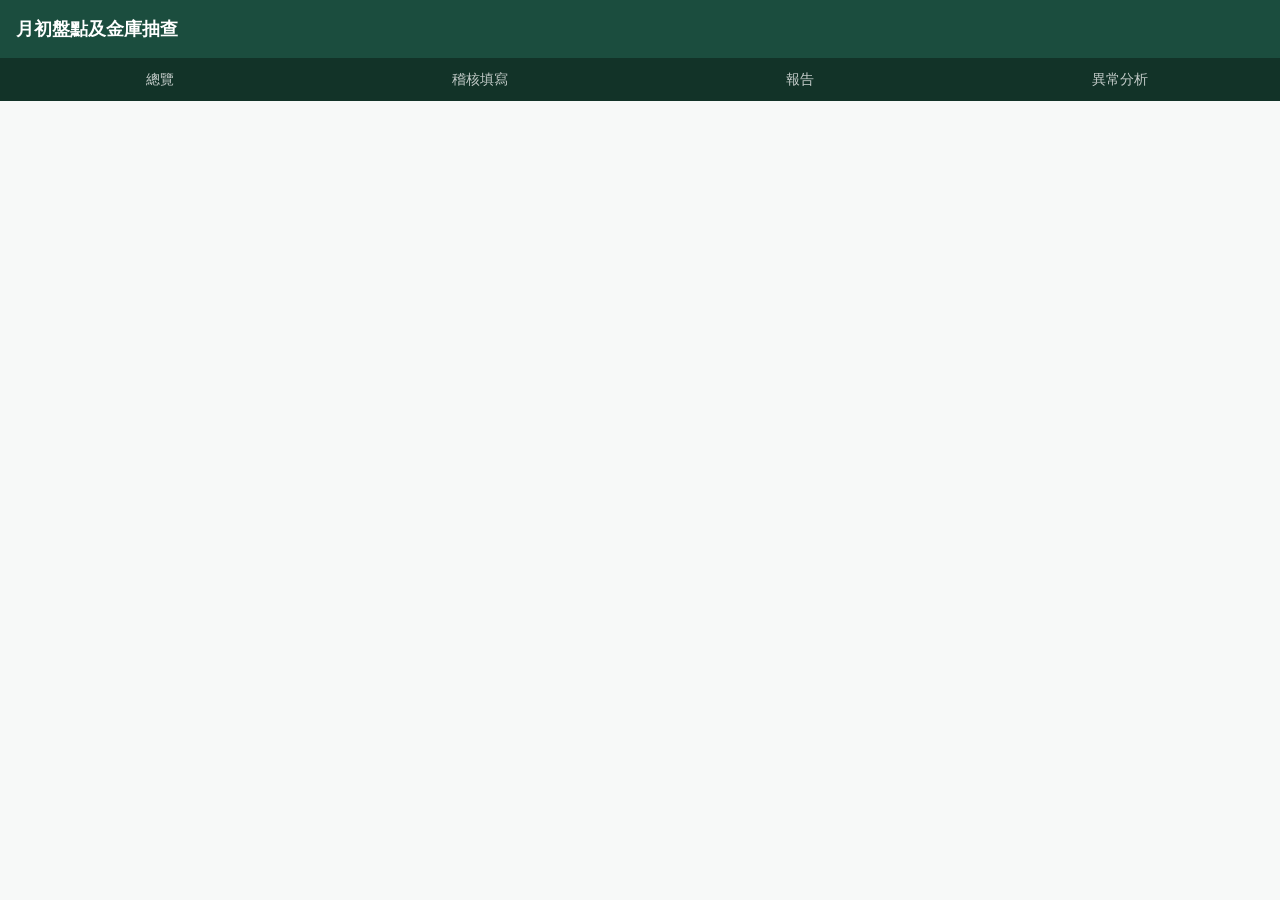
==== index.html @ 980f6f94 "T1: 前端骨架＋format 純函式＋測試（node test 21 項全過） Co-Authored-By: Claude Fable 5 <noreply@anthropic.com>" ====
<!DOCTYPE html>
<html lang="zh-Hant">
<head>
<meta charset="UTF-8">
<meta name="viewport" content="width=device-width, initial-scale=1.0, maximum-scale=1.0, viewport-fit=cover">
<title>稽核系統｜麻的小辛辣</title>
<link rel="stylesheet" href="css/base.css">
<link rel="stylesheet" href="css/print.css" media="print">
</head>
<body>

<header id="app-header">
  <h1>月初盤點及金庫抽查</h1>
</header>

<nav id="main-nav" hidden>
  <button type="button" class="nav-btn" data-view="overview">總覽</button>
  <button type="button" class="nav-btn" data-view="audit">稽核填寫</button>
  <button type="button" class="nav-btn" data-view="report">報告</button>
  <button type="button" class="nav-btn" data-view="analysis">異常分析</button>
</nav>

<main id="app-main">

  <section id="view-login" class="view">
    <!-- 登入畫面：通行碼輸入，js/views/login.js 填內容 -->
  </section>

  <section id="view-overview" class="view" hidden>
    <!-- 總覽：5 店 × 12 月狀態格，js/views/overview.js 填內容 -->
  </section>

  <section id="view-audit" class="view" hidden>
    <!-- 稽核填寫（會計限定），js/views/audit.js 填內容 -->
  </section>

  <section id="view-report" class="view" hidden>
    <!-- 報告（可列印），js/views/report.js 填內容 -->
  </section>

  <section id="view-analysis" class="view" hidden>
    <!-- 異常分析，js/views/analysis.js 填內容 -->
  </section>

</main>

<!-- 全域物件，順序：config → format → sampling → mock-data → api → views/* → app -->
<script src="js/config.js"></script>
<script src="js/format.js"></script>
<script src="js/sampling.js"></script>
<script src="js/mock-data.js"></script>
<script src="js/api.js"></script>
<script src="js/views/login.js"></script>
<script src="js/views/overview.js"></script>
<script src="js/views/audit.js"></script>
<script src="js/views/report.js"></script>
<script src="js/views/analysis.js"></script>
<script src="js/app.js"></script>

</body>
</html>
---- css/base.css ----
/* 稽核系統｜基礎樣式 — 手機優先、乾淨大方向、深竹青綠主色 */

:root {
  --color-primary: #1b4d3e;
  --color-primary-dark: #123328;
  --color-primary-light: #e8f0ec;
  --color-text: #1f2623;
  --color-text-muted: #5c6b64;
  --color-border: #d8e2dd;
  --color-bg: #f7f9f8;
  --color-surface: #ffffff;
  --color-danger: #a3352a;
  --color-danger-bg: #fbeceb;
  --color-ok: #1b4d3e;
  --radius: 10px;
  --gap: 16px;
}

* {
  box-sizing: border-box;
}

html, body {
  margin: 0;
  padding: 0;
}

body {
  font-family: -apple-system, BlinkMacSystemFont, "PingFang TC", "Heiti TC",
    "Microsoft JhengHei", "Noto Sans TC", sans-serif;
  background: var(--color-bg);
  color: var(--color-text);
  line-height: 1.5;
  -webkit-text-size-adjust: 100%;
}

#app-header {
  background: var(--color-primary);
  color: #fff;
  padding: 16px var(--gap);
}

#app-header h1 {
  margin: 0;
  font-size: 1.1rem;
  font-weight: 600;
}

#main-nav {
  display: flex;
  background: var(--color-primary-dark);
  position: sticky;
  top: 0;
  z-index: 10;
}

#main-nav .nav-btn {
  flex: 1;
  border: none;
  background: transparent;
  color: rgba(255, 255, 255, 0.75);
  padding: 12px 4px;
  font-size: 0.9rem;
  font-family: inherit;
  cursor: pointer;
}

#main-nav .nav-btn.active {
  color: #fff;
  font-weight: 600;
  box-shadow: inset 0 -3px 0 #fff;
}

#app-main {
  max-width: 640px;
  margin: 0 auto;
  padding: var(--gap);
}

.view[hidden] {
  display: none;
}

h2 {
  font-size: 1.15rem;
  margin: 0 0 var(--gap);
}

button, input, select, textarea {
  font-family: inherit;
}

button {
  cursor: pointer;
}

.btn {
  display: inline-block;
  width: 100%;
  padding: 14px;
  font-size: 1rem;
  font-weight: 600;
  border: none;
  border-radius: var(--radius);
  background: var(--color-primary);
  color: #fff;
}

.btn:active {
  background: var(--color-primary-dark);
}

.btn-secondary {
  background: var(--color-surface);
  color: var(--color-primary);
  border: 1px solid var(--color-primary);
}

.card {
  background: var(--color-surface);
  border: 1px solid var(--color-border);
  border-radius: var(--radius);
  padding: var(--gap);
  margin-bottom: var(--gap);
}

input[type="text"],
input[type="password"],
input[type="number"],
select,
textarea {
  width: 100%;
  padding: 12px;
  font-size: 1rem;
  border: 1px solid var(--color-border);
  border-radius: var(--radius);
  background: var(--color-surface);
  color: var(--color-text);
}

label {
  display: block;
  font-size: 0.9rem;
  color: var(--color-text-muted);
  margin-bottom: 4px;
}

.status-ok {
  color: var(--color-ok);
}

.status-danger {
  color: var(--color-danger);
}
---- css/print.css ----
/* 稽核系統｜列印樣式 — 由 T6（js/views/report.js）填內容，目標單月報告一頁 */
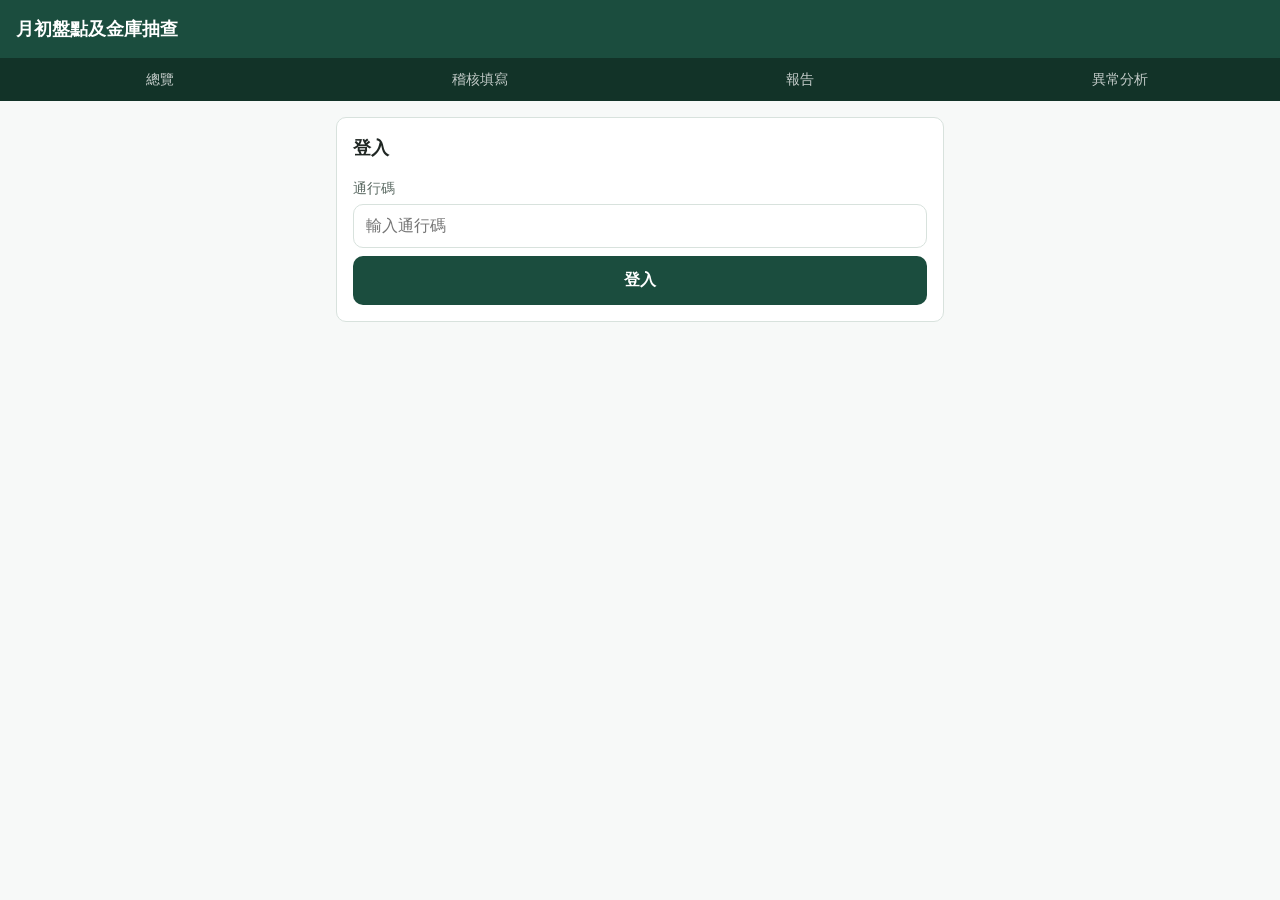
==== commit b766e78e: "feat: 專屬圖示（藏藍底＋墨竹亭竹葉，鼎兆元族第三色）" ====
--- a/index.html
+++ b/index.html
@@ -3,6 +3,11 @@
 <head>
 <meta charset="UTF-8">
 <meta name="viewport" content="width=device-width, initial-scale=1.0, maximum-scale=1.0, viewport-fit=cover">
+<!-- 稽核 icon -->
+<link rel="icon" type="image/png" sizes="32x32" href="[data-uri]">
+<link rel="apple-touch-icon" href="[data-uri]">
+<meta name="apple-mobile-web-app-title" content="稽核">
+<!-- 稽核 icon -->
 <title>稽核系統｜麻的小辛辣</title>
 <link rel="stylesheet" href="css/base.css">
 <link rel="stylesheet" href="css/print.css" media="print">
--- a/css/print.css
+++ b/css/print.css
@@ -1 +1,136 @@
-/* 稽核系統｜列印樣式 — 由 T6（js/views/report.js）填內容，目標單月報告一頁 */
+/* 稽核系統｜列印樣式 — T6（js/views/report.js）產出可列印 PDF（走瀏覽器列印）
+   單月報告目標 A4 一頁（直向）；年度總表可橫向（named page + @page landscape）；黑白可讀。
+   本檔 <link> 在 index.html 上是 media="print"，只在列印時生效，不影響畫面顯示（螢幕樣式在 report.js 內嵌）。 */
+
+@page {
+  size: A4 portrait;
+  margin: 12mm;
+}
+
+/* 年度總表用橫向頁：report.js 在 .report-annual 容器上套用，這裡定義它的 named page */
+@page report-annual-page {
+  size: A4 landscape;
+  margin: 10mm;
+}
+
+@media print {
+  * {
+    -webkit-print-color-adjust: exact;
+    print-color-adjust: exact;
+  }
+
+  html, body {
+    background: #fff !important;
+    color: #000 !important;
+  }
+
+  /* 只印報告內容：隱藏頂部標題列、分頁 nav、所有畫面內的操作元件（切換/選單/按鈕） */
+  #app-header,
+  #main-nav,
+  .no-print {
+    display: none !important;
+  }
+
+  .view[hidden] {
+    display: none !important;
+  }
+
+  #app-main {
+    max-width: none !important;
+    margin: 0 !important;
+    padding: 0 !important;
+  }
+
+  #view-report {
+    padding: 0 !important;
+  }
+
+  #view-report h2 {
+    display: none;
+  }
+
+  .report-print-area {
+    background: #fff !important;
+    border: none !important;
+    border-radius: 0 !important;
+    padding: 0 !important;
+    margin: 0 !important;
+    box-shadow: none !important;
+  }
+
+  .report-month {
+    page: auto;
+  }
+
+  .report-annual {
+    page: report-annual-page;
+  }
+
+  .report-header h3 {
+    font-size: 15pt;
+    margin: 0 0 6pt;
+  }
+
+  .report-meta {
+    color: #000 !important;
+    font-size: 10pt;
+  }
+
+  .report-rate {
+    color: #000 !important;
+    font-size: 20pt;
+    font-weight: 700;
+    margin: 4pt 0 8pt;
+  }
+
+  .report-rest {
+    color: #000 !important;
+    font-size: 14pt;
+    font-weight: 700;
+  }
+
+  .report-empty,
+  .report-empty-note {
+    color: #000 !important;
+  }
+
+  /* 表格：黑白可讀，實線框、置中，複製既有 sheet 分頁的觀感 */
+  .report-table {
+    width: 100% !important;
+    border-collapse: collapse !important;
+    font-size: 9pt;
+    margin: 4pt 0 10pt;
+  }
+
+  .report-table th,
+  .report-table td {
+    border: 0.5pt solid #000 !important;
+    color: #000 !important;
+    padding: 3pt 5pt !important;
+    text-align: center;
+  }
+
+  .report-table thead th {
+    background: #eee !important;
+    font-weight: 700;
+  }
+
+  .report-annual-table td.report-anomaly-cell,
+  .report-annual-table .anomaly-lines {
+    text-align: left;
+    white-space: normal;
+  }
+
+  .report-note h4,
+  .report-anomaly h4,
+  .report-vault h4 {
+    font-size: 10pt;
+    margin: 6pt 0 2pt;
+  }
+
+  /* 避免抽查明細表跨頁攔腰切一列 */
+  .report-detail-table tr,
+  .report-annual-table tr {
+    break-inside: avoid;
+  }
+}
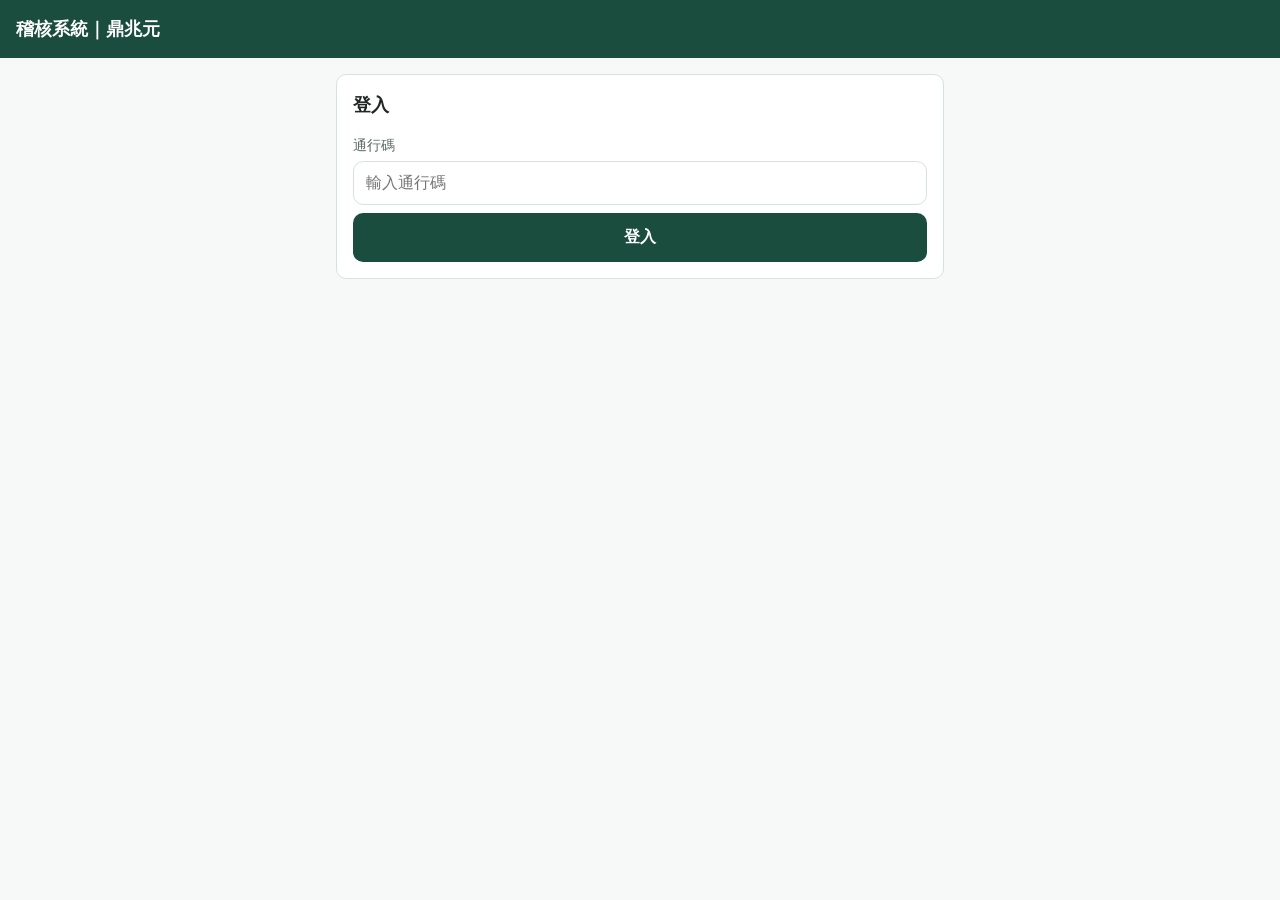
==== commit 08d9d9b1: "feat: 系統改名為「稽核系統｜鼎兆元」＋圖解操作說明書（會計版／主管版） - 修：登入前導覽列會露出（[hidden] 被 CSS 蓋掉），且點分頁可跳過登入畫面 - tools/shots-gu" ====
--- a/index.html
+++ b/index.html
@@ -8,14 +8,14 @@
 <link rel="apple-touch-icon" href="[data-uri]">
 <meta name="apple-mobile-web-app-title" content="稽核">
 <!-- 稽核 icon -->
-<title>稽核系統｜麻的小辛辣</title>
+<title>稽核系統｜鼎兆元</title>
 <link rel="stylesheet" href="css/base.css">
 <link rel="stylesheet" href="css/print.css" media="print">
 </head>
 <body>
 
 <header id="app-header">
-  <h1>月初盤點及金庫抽查</h1>
+  <h1>稽核系統｜鼎兆元</h1>
 </header>
 
 <nav id="main-nav" hidden>
--- a/css/base.css
+++ b/css/base.css
@@ -44,6 +44,11 @@
   margin: 0;
   font-size: 1.1rem;
   font-weight: 600;
+}
+
+/* [hidden] 要能蓋掉自訂的 display，否則登入前導覽列會露出來（2026-08-01 拍手冊時發現）*/
+[hidden] {
+  display: none !important;
 }
 
 #main-nav {
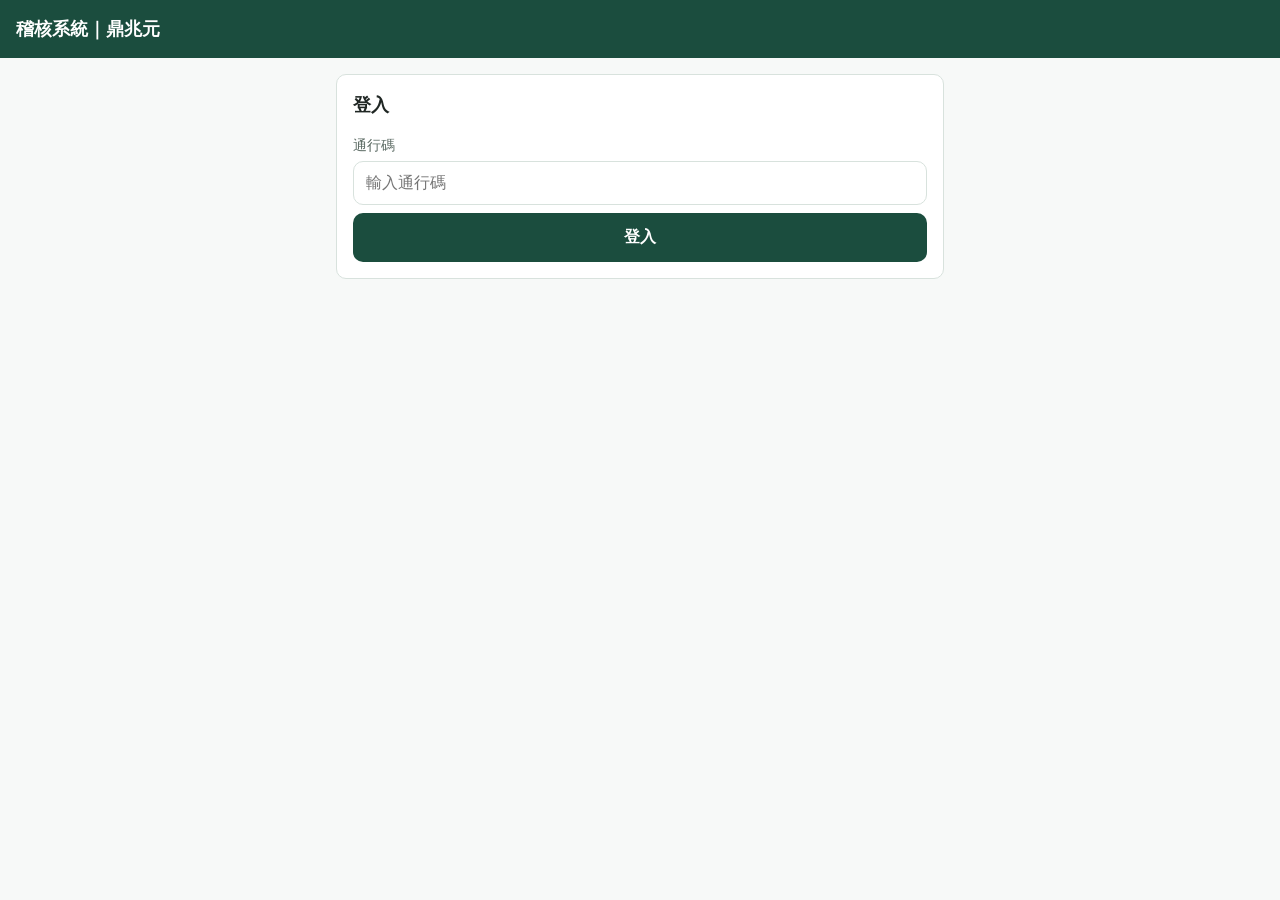
==== commit 241a2c36: "feat: 新增營運稽核表，登入後改為兩區塊選單 Eason 2026-08-11 指定：稽核系統多一張「營運稽核表」，登入後先選要做哪一張。 項目照 clever-gelato-bff2d9.net" ====
--- a/index.html
+++ b/index.html
@@ -16,19 +16,21 @@
 
 <header id="app-header">
   <h1>稽核系統｜鼎兆元</h1>
+  <p id="app-subtitle" hidden></p>
 </header>
 
-<nav id="main-nav" hidden>
-  <button type="button" class="nav-btn" data-view="overview">總覽</button>
-  <button type="button" class="nav-btn" data-view="audit">稽核填寫</button>
-  <button type="button" class="nav-btn" data-view="report">報告</button>
-  <button type="button" class="nav-btn" data-view="analysis">異常分析</button>
-</nav>
+<!-- 導覽列的按鈕由 js/app.js 的 renderNav() 依「目前在哪個區塊」動態產生，
+     這裡刻意留空：兩個區塊（營運稽核表／月初盤點抽查）的分頁不一樣。 -->
+<nav id="main-nav" hidden></nav>
 
 <main id="app-main">
 
   <section id="view-login" class="view">
     <!-- 登入畫面：通行碼輸入，js/views/login.js 填內容 -->
+  </section>
+
+  <section id="view-home" class="view" hidden>
+    <!-- 選單：營運稽核表／月初盤點抽查兩區塊，js/views/home.js 填內容 -->
   </section>
 
   <section id="view-overview" class="view" hidden>
@@ -47,19 +49,38 @@
     <!-- 異常分析，js/views/analysis.js 填內容 -->
   </section>
 
+  <!-- ── 營運稽核表（2026-08-11）────────────────────────────── -->
+
+  <section id="view-opsoverview" class="view" hidden>
+    <!-- 營運稽核總覽：5 店 × 12 月合格率格，js/views/opsoverview.js 填內容 -->
+  </section>
+
+  <section id="view-ops" class="view" hidden>
+    <!-- 營運稽核填寫（會計限定），js/views/ops.js 填內容 -->
+  </section>
+
+  <section id="view-opsreport" class="view" hidden>
+    <!-- 營運稽核報告（可列印），js/views/opsreport.js 填內容 -->
+  </section>
+
 </main>
 
-<!-- 全域物件，順序：config → format → sampling → mock-data → api → views/* → app -->
+<!-- 全域物件，順序：config → format → sampling → ops-checklist → mock-data → api → views/* → app -->
 <script src="js/config.js"></script>
 <script src="js/format.js"></script>
 <script src="js/sampling.js"></script>
+<script src="js/ops-checklist.js"></script>
 <script src="js/mock-data.js"></script>
 <script src="js/api.js"></script>
 <script src="js/views/login.js"></script>
+<script src="js/views/home.js"></script>
 <script src="js/views/overview.js"></script>
 <script src="js/views/audit.js"></script>
 <script src="js/views/report.js"></script>
 <script src="js/views/analysis.js"></script>
+<script src="js/views/opsoverview.js"></script>
+<script src="js/views/ops.js"></script>
+<script src="js/views/opsreport.js"></script>
 <script src="js/app.js"></script>
 
 </body>
--- a/css/base.css
+++ b/css/base.css
@@ -157,3 +157,355 @@
 .status-danger {
   color: var(--color-danger);
 }
+
+/* ── 選單頁：兩個區塊（2026-08-11）───────────────────────────────── */
+
+#app-header #app-subtitle {
+  margin: 4px 0 0;
+  font-size: 0.85rem;
+  color: rgba(255, 255, 255, 0.8);
+}
+
+#main-nav .nav-btn.nav-home {
+  flex: 0 0 44px;
+  font-size: 1.1rem;
+}
+
+.module-list {
+  display: flex;
+  flex-direction: column;
+  gap: var(--gap);
+}
+
+.module-card {
+  display: block;
+  width: 100%;
+  text-align: left;
+  padding: var(--gap);
+  border: 1px solid var(--color-border);
+  border-radius: var(--radius);
+  background: var(--color-surface);
+  color: var(--color-text);
+  font-family: inherit;
+}
+
+.module-card:active {
+  background: var(--color-primary-light);
+}
+
+.module-card-title {
+  display: block;
+  font-size: 1.15rem;
+  font-weight: 600;
+  color: var(--color-primary);
+}
+
+.module-card-desc {
+  display: block;
+  margin-top: 4px;
+  font-size: 0.9rem;
+  color: var(--color-text-muted);
+}
+
+.module-card-meta {
+  display: block;
+  margin-top: 10px;
+  font-size: 0.85rem;
+  color: var(--color-text-muted);
+}
+
+/* ── 營運稽核填寫 ────────────────────────────────────────────────── */
+
+.ops-drafts {
+  margin-bottom: var(--gap);
+  font-size: 0.85rem;
+  color: var(--color-text-muted);
+}
+
+.ops-draft-link {
+  border: 1px solid var(--color-primary);
+  background: var(--color-surface);
+  color: var(--color-primary);
+  border-radius: 999px;
+  padding: 4px 10px;
+  margin: 0 4px 4px 0;
+  font-size: 0.85rem;
+}
+
+.ops-stats {
+  display: flex;
+  flex-wrap: wrap;
+  gap: 4px 14px;
+  padding: 10px var(--gap);
+  margin-bottom: var(--gap);
+  background: var(--color-surface);
+  border: 1px solid var(--color-border);
+  border-radius: var(--radius);
+  font-size: 0.85rem;
+  color: var(--color-text-muted);
+}
+
+.ops-stats b {
+  color: var(--color-text);
+  font-size: 1rem;
+}
+
+.ops-stats .ok b {
+  color: var(--color-ok);
+}
+
+.ops-stats .bad b {
+  color: var(--color-danger);
+}
+
+.ops-filters {
+  display: flex;
+  gap: 6px;
+  margin-bottom: var(--gap);
+  overflow-x: auto;
+}
+
+.ops-filter {
+  flex: 0 0 auto;
+  border: 1px solid var(--color-border);
+  background: var(--color-surface);
+  color: var(--color-text-muted);
+  border-radius: 999px;
+  padding: 6px 14px;
+  font-size: 0.88rem;
+}
+
+.ops-filter.sel {
+  background: var(--color-primary);
+  border-color: var(--color-primary);
+  color: #fff;
+}
+
+.ops-group {
+  margin: var(--gap) 0 8px;
+  font-size: 0.95rem;
+  color: var(--color-primary);
+}
+
+.ops-item {
+  background: var(--color-surface);
+  border: 1px solid var(--color-border);
+  border-left: 4px solid var(--color-border);
+  border-radius: var(--radius);
+  padding: 12px;
+  margin-bottom: 10px;
+}
+
+.ops-item.is-pass {
+  border-left-color: var(--color-ok);
+}
+
+.ops-item.is-fail {
+  border-left-color: var(--color-danger);
+  background: var(--color-danger-bg);
+}
+
+.ops-item-text {
+  margin: 0 0 10px;
+  font-size: 0.95rem;
+  line-height: 1.45;
+}
+
+.ops-tag-track {
+  display: inline-block;
+  margin-left: 6px;
+  padding: 1px 7px;
+  border-radius: 999px;
+  background: #a8741a;
+  color: #fff;
+  font-size: 0.72rem;
+  vertical-align: middle;
+}
+
+.ops-item-btns {
+  display: flex;
+  gap: 6px;
+  margin-bottom: 8px;
+}
+
+.ops-vbtn,
+.ops-tbtn {
+  flex: 1;
+  padding: 9px 4px;
+  border: 1px solid var(--color-border);
+  border-radius: var(--radius);
+  background: var(--color-surface);
+  color: var(--color-text-muted);
+  font-size: 0.9rem;
+}
+
+.ops-vbtn.sel-pass {
+  background: var(--color-ok);
+  border-color: var(--color-ok);
+  color: #fff;
+  font-weight: 600;
+}
+
+.ops-vbtn.sel-fail {
+  background: var(--color-danger);
+  border-color: var(--color-danger);
+  color: #fff;
+  font-weight: 600;
+}
+
+.ops-tbtn.sel {
+  border-color: #a8741a;
+  color: #a8741a;
+  font-weight: 600;
+}
+
+.ops-note {
+  font-size: 0.9rem;
+  padding: 8px;
+}
+
+.ops-empty {
+  color: var(--color-text-muted);
+  text-align: center;
+  padding: var(--gap);
+}
+
+/* ── 報告頁（螢幕樣式；列印樣式一律在 css/print.css）──────────────────
+   2026-08-11 從 js/views/report.js 的 SCREEN_STYLE 搬過來：
+   營運稽核報告（js/views/opsreport.js）要用同一套，抄第二份遲早失步。 */
+
+.report-controls {
+  display: flex;
+  gap: 12px;
+  flex-wrap: wrap;
+  margin-bottom: var(--gap);
+}
+
+.report-controls label {
+  flex: 1;
+  min-width: 140px;
+}
+
+.mode-toggle {
+  display: flex;
+  gap: 8px;
+  margin-bottom: var(--gap);
+}
+
+.mode-toggle .mode-btn {
+  flex: 1;
+  padding: 10px;
+  border-radius: var(--radius);
+  border: 1px solid var(--color-primary);
+  background: var(--color-surface);
+  color: var(--color-primary);
+  font-weight: 600;
+}
+
+.mode-toggle .mode-btn.active {
+  background: var(--color-primary);
+  color: #fff;
+}
+
+.report-print-area {
+  background: var(--color-surface);
+  border: 1px solid var(--color-border);
+  border-radius: var(--radius);
+  padding: var(--gap);
+  margin-bottom: var(--gap);
+}
+
+.report-header h3 {
+  margin: 0 0 8px;
+}
+
+.report-meta {
+  color: var(--color-text-muted);
+  margin: 0 0 8px;
+}
+
+.report-rate {
+  font-size: 2rem;
+  font-weight: 700;
+  color: var(--color-primary);
+  margin: 4px 0 8px;
+}
+
+.report-rest {
+  font-size: 1.3rem;
+  font-weight: 700;
+  color: var(--color-danger);
+}
+
+.report-empty {
+  color: var(--color-text-muted);
+}
+
+.report-table {
+  width: 100%;
+  border-collapse: collapse;
+  margin: 8px 0 16px;
+  font-size: 0.9rem;
+}
+
+.report-table th,
+.report-table td {
+  border: 1px solid var(--color-border);
+  padding: 6px 8px;
+  text-align: center;
+}
+
+.report-table thead th {
+  background: var(--color-primary-light);
+}
+
+.report-vault-table th {
+  background: var(--color-primary-light);
+  width: 22%;
+}
+
+.report-annual-table td.report-anomaly-cell {
+  text-align: left;
+  white-space: normal;
+}
+
+.anomaly-lines {
+  text-align: left;
+}
+
+.anomaly-line {
+  padding: 2px 0;
+}
+
+.report-empty-note {
+  color: var(--color-text-muted);
+  margin: 0;
+}
+
+.report-note h4,
+.report-anomaly h4,
+.report-vault h4 {
+  margin: 0 0 4px;
+  font-size: 1rem;
+}
+
+/* 營運稽核報告專屬：手機上文字欄要能換行、分類與判定欄不要被擠成一行一個字 */
+
+.report-ops-all td:first-child,
+.report-ops-fail td:nth-child(2),
+.report-ops-fail td:nth-child(3) {
+  text-align: left;
+}
+
+.report-ops-all .report-verdict-cell,
+.report-ops-fail .report-group-cell {
+  white-space: nowrap;
+  width: 1%;
+}
+
+.report-group-row th {
+  text-align: left;
+  background: var(--color-primary-light);
+  color: var(--color-primary);
+  font-size: 0.88rem;
+}
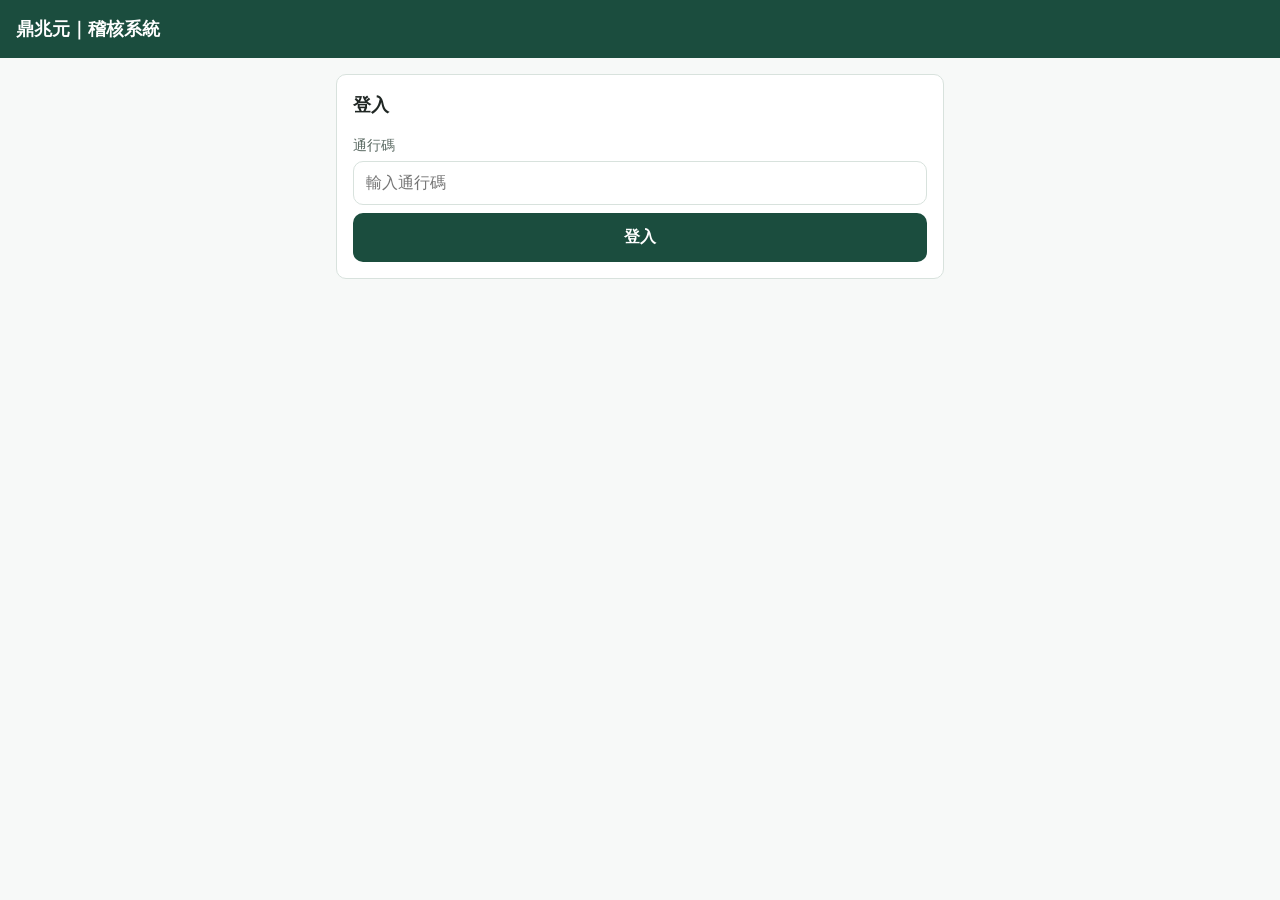
==== commit 905b80e7: "feat: 標題改為「鼎兆元｜稽核系統」＋門市管理（新增／停用門市） - 後端：門市清單改讀試算表「門市」分頁（沒有時退回原五店，行為不變）；   新增 addStore／setStoreStatus" ====
--- a/index.html
+++ b/index.html
@@ -8,14 +8,14 @@
 <link rel="apple-touch-icon" href="[data-uri]">
 <meta name="apple-mobile-web-app-title" content="稽核">
 <!-- 稽核 icon -->
-<title>稽核系統｜鼎兆元</title>
+<title>鼎兆元｜稽核系統</title>
 <link rel="stylesheet" href="css/base.css">
 <link rel="stylesheet" href="css/print.css" media="print">
 </head>
 <body>
 
 <header id="app-header">
-  <h1>稽核系統｜鼎兆元</h1>
+  <h1>鼎兆元｜稽核系統</h1>
   <p id="app-subtitle" hidden></p>
 </header>
 
@@ -49,6 +49,10 @@
     <!-- 異常分析，js/views/analysis.js 填內容 -->
   </section>
 
+  <section id="view-stores" class="view" hidden>
+    <!-- 門市管理（2026-09-28，會計限定）：新增／停用門市，js/views/stores.js 填內容 -->
+  </section>
+
   <!-- ── 營運稽核表（2026-08-11）────────────────────────────── -->
 
   <section id="view-opsoverview" class="view" hidden>
@@ -74,6 +78,7 @@
 <script src="js/api.js"></script>
 <script src="js/views/login.js"></script>
 <script src="js/views/home.js"></script>
+<script src="js/views/stores.js"></script>
 <script src="js/views/overview.js"></script>
 <script src="js/views/audit.js"></script>
 <script src="js/views/report.js"></script>
--- a/css/base.css
+++ b/css/base.css
@@ -509,3 +509,81 @@
   color: var(--color-primary);
   font-size: 0.88rem;
 }
+
+/* ── 門市管理（2026-09-28）────────────────────────────────────────── */
+
+.home-stores {
+  margin-top: calc(var(--gap) * 1.5);
+}
+
+.store-back {
+  width: auto;
+  padding: 8px 14px;
+  font-size: 0.9rem;
+  margin-bottom: 8px;
+}
+
+.store-list {
+  list-style: none;
+  margin: 0;
+  padding: 0;
+}
+
+.store-row {
+  display: flex;
+  align-items: center;
+  justify-content: space-between;
+  gap: 12px;
+  padding: 10px 0;
+  border-bottom: 1px solid var(--color-border);
+}
+
+.store-row:last-child {
+  border-bottom: none;
+}
+
+.store-row-inactive .store-name {
+  color: var(--color-text-muted);
+}
+
+.store-badge {
+  margin-left: 8px;
+  font-size: 0.75rem;
+  padding: 2px 8px;
+  border-radius: 999px;
+  background: var(--color-danger-bg);
+  color: var(--color-danger);
+}
+
+.store-toggle {
+  flex-shrink: 0;
+  padding: 6px 14px;
+  border-radius: 999px;
+  border: 1px solid var(--color-primary);
+  background: var(--color-surface);
+  color: var(--color-primary);
+  font-size: 0.85rem;
+}
+
+.store-toggle-off {
+  border-color: var(--color-danger);
+  color: var(--color-danger);
+}
+
+.store-hint {
+  font-size: 0.85rem;
+  color: var(--color-text-muted);
+}
+
+.store-msg:empty {
+  display: none;
+}
+
+#store-new-name {
+  width: 100%;
+  padding: 12px;
+  font-size: 1rem;
+  border: 1px solid var(--color-border);
+  border-radius: var(--radius);
+  margin: 4px 0 8px;
+}
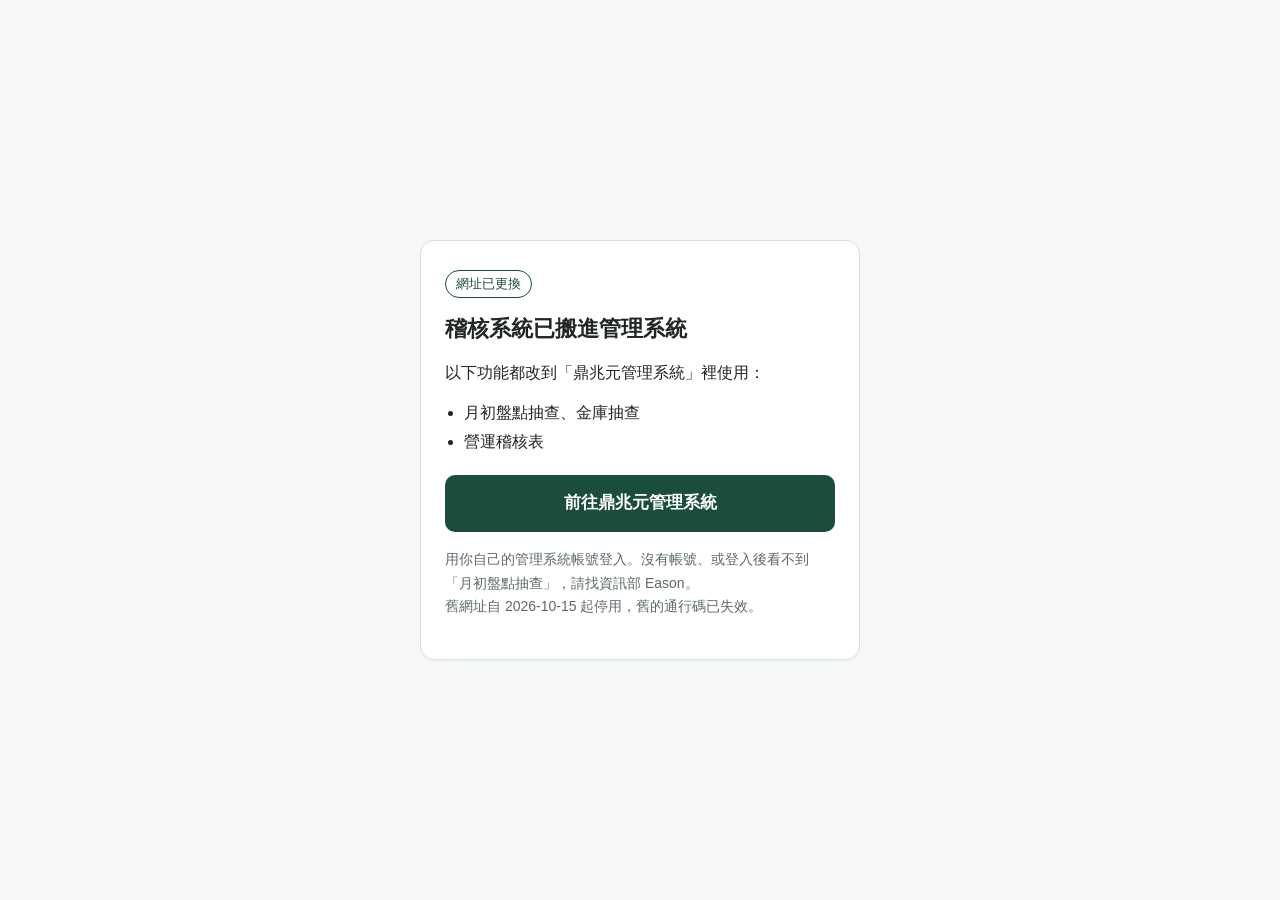
==== commit 152a583a: "舊稽核網址：只放「已搬進鼎兆元管理系統」說明頁（原 repo 已改名 mala-audit-private 並轉私人） Co-Authored-By: Claude Opus 5.5 <noreply" ====
--- a/index.html
+++ b/index.html
@@ -2,91 +2,40 @@
 <html lang="zh-Hant">
 <head>
 <meta charset="UTF-8">
-<meta name="viewport" content="width=device-width, initial-scale=1.0, maximum-scale=1.0, viewport-fit=cover">
+<meta name="viewport" content="width=device-width, initial-scale=1">
+<meta name="robots" content="noindex">
 <!-- 稽核 icon -->
 <link rel="icon" type="image/png" sizes="32x32" href="[data-uri]">
 <link rel="apple-touch-icon" href="[data-uri]">
 <meta name="apple-mobile-web-app-title" content="稽核">
 <!-- 稽核 icon -->
-<title>鼎兆元｜稽核系統</title>
-<link rel="stylesheet" href="css/base.css">
-<link rel="stylesheet" href="css/print.css" media="print">
+<title>稽核系統已搬家｜鼎兆元</title>
+<style>
+  :root{--ink:#1f2623;--muted:#5c6b64;--line:#d8e2dd;--bg:#f7f9f8;--card:#fff;--brand:#1b4d3e;--brand-dark:#123328;--note-bg:#e8f0ec}
+  *{box-sizing:border-box}
+  body{margin:0;min-height:100vh;display:flex;align-items:center;justify-content:center;padding:24px 16px;
+    background:var(--bg);color:var(--ink);font-family:-apple-system,BlinkMacSystemFont,"PingFang TC","Noto Sans TC","Microsoft JhengHei",sans-serif;line-height:1.7}
+  .card{width:100%;max-width:440px;background:var(--card);border:1px solid var(--line);border-radius:14px;padding:28px 24px;box-shadow:0 1px 3px rgba(0,0,0,.06)}
+  .tag{display:inline-block;font-size:13px;color:var(--brand);border:1px solid var(--brand);border-radius:999px;padding:2px 10px;margin-bottom:12px}
+  h1{font-size:22px;margin:0 0 12px}
+  p{margin:0 0 12px;font-size:16px}
+  ul{margin:0 0 16px;padding-left:1.2em} li{margin:2px 0}
+  .btn{display:block;text-align:center;background:var(--brand);color:#fff;text-decoration:none;font-size:17px;font-weight:600;
+    padding:14px 16px;border-radius:10px;margin:20px 0 16px}
+  .btn:hover,.btn:focus{background:var(--brand-dark)}
+  .note{background:var(--note-bg);border-radius:10px;padding:12px 14px;font-size:14px;color:var(--ink)}
+  .muted{color:var(--muted);font-size:14px;margin-top:16px}
+</style>
 </head>
 <body>
-
-<header id="app-header">
-  <h1>鼎兆元｜稽核系統</h1>
-  <p id="app-subtitle" hidden></p>
-</header>
-
-<!-- 導覽列的按鈕由 js/app.js 的 renderNav() 依「目前在哪個區塊」動態產生，
-     這裡刻意留空：兩個區塊（營運稽核表／月初盤點抽查）的分頁不一樣。 -->
-<nav id="main-nav" hidden></nav>
-
-<main id="app-main">
-
-  <section id="view-login" class="view">
-    <!-- 登入畫面：通行碼輸入，js/views/login.js 填內容 -->
-  </section>
-
-  <section id="view-home" class="view" hidden>
-    <!-- 選單：營運稽核表／月初盤點抽查兩區塊，js/views/home.js 填內容 -->
-  </section>
-
-  <section id="view-overview" class="view" hidden>
-    <!-- 總覽：5 店 × 12 月狀態格，js/views/overview.js 填內容 -->
-  </section>
-
-  <section id="view-audit" class="view" hidden>
-    <!-- 稽核填寫（會計限定），js/views/audit.js 填內容 -->
-  </section>
-
-  <section id="view-report" class="view" hidden>
-    <!-- 報告（可列印），js/views/report.js 填內容 -->
-  </section>
-
-  <section id="view-analysis" class="view" hidden>
-    <!-- 異常分析，js/views/analysis.js 填內容 -->
-  </section>
-
-  <section id="view-stores" class="view" hidden>
-    <!-- 門市管理（2026-09-28，會計限定）：新增／停用門市，js/views/stores.js 填內容 -->
-  </section>
-
-  <!-- ── 營運稽核表（2026-08-11）────────────────────────────── -->
-
-  <section id="view-opsoverview" class="view" hidden>
-    <!-- 營運稽核總覽：5 店 × 12 月合格率格，js/views/opsoverview.js 填內容 -->
-  </section>
-
-  <section id="view-ops" class="view" hidden>
-    <!-- 營運稽核填寫（會計限定），js/views/ops.js 填內容 -->
-  </section>
-
-  <section id="view-opsreport" class="view" hidden>
-    <!-- 營運稽核報告（可列印），js/views/opsreport.js 填內容 -->
-  </section>
-
+<main class="card">
+  <span class="tag">網址已更換</span>
+  <h1>稽核系統已搬進管理系統</h1>
+  <p>以下功能都改到「鼎兆元管理系統」裡使用：</p>
+  <ul><li>月初盤點抽查、金庫抽查</li><li>營運稽核表</li></ul>
+  <a class="btn" href="https://dzy.mozhuting.com/">前往鼎兆元管理系統</a>
+  
+  <p class="muted">用你自己的管理系統帳號登入。沒有帳號、或登入後看不到「月初盤點抽查」，請找資訊部 Eason。<br>舊網址自 2026-10-15 起停用，舊的通行碼已失效。</p>
 </main>
-
-<!-- 全域物件，順序：config → format → sampling → ops-checklist → mock-data → api → views/* → app -->
-<script src="js/config.js"></script>
-<script src="js/format.js"></script>
-<script src="js/sampling.js"></script>
-<script src="js/ops-checklist.js"></script>
-<script src="js/mock-data.js"></script>
-<script src="js/api.js"></script>
-<script src="js/views/login.js"></script>
-<script src="js/views/home.js"></script>
-<script src="js/views/stores.js"></script>
-<script src="js/views/overview.js"></script>
-<script src="js/views/audit.js"></script>
-<script src="js/views/report.js"></script>
-<script src="js/views/analysis.js"></script>
-<script src="js/views/opsoverview.js"></script>
-<script src="js/views/ops.js"></script>
-<script src="js/views/opsreport.js"></script>
-<script src="js/app.js"></script>
-
 </body>
 </html>
